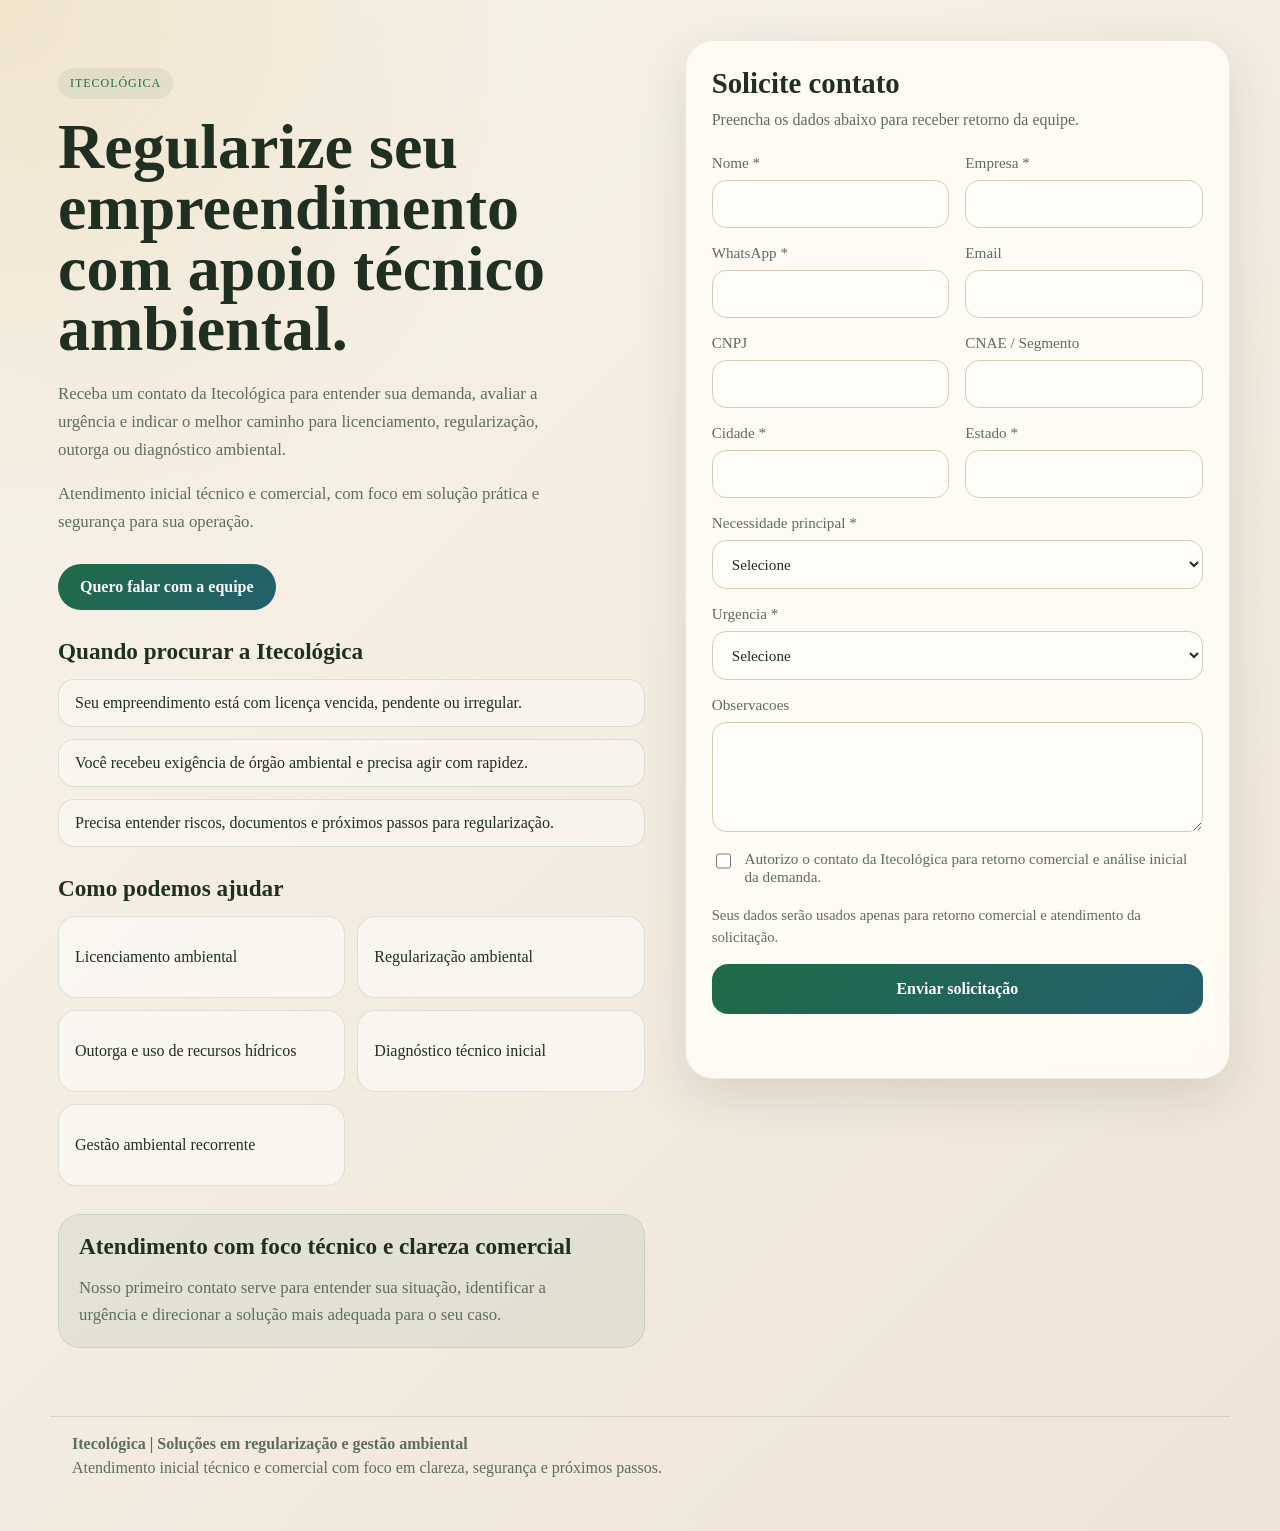
==== app/index.html @ 1d97154b "Publica estrutura inicial da Itecologica" ====
<!doctype html>
<html lang="pt-BR">
  <head>
    <meta charset="UTF-8" />
    <meta name="viewport" content="width=device-width, initial-scale=1.0" />
    <title>Itecológica | Regularização e Gestão Ambiental</title>
    <link rel="stylesheet" href="./styles.css" />
  </head>
  <body>
    <main class="page">
      <section class="hero">
        <div class="hero-copy">
          <span class="eyebrow">Itecológica</span>
          <h1>Regularize seu empreendimento com apoio técnico ambiental.</h1>
          <p>
            Receba um contato da Itecológica para entender sua demanda, avaliar a urgência
            e indicar o melhor caminho para licenciamento, regularização, outorga ou diagnóstico ambiental.
          </p>
          <p class="hero-support">
            Atendimento inicial técnico e comercial, com foco em solução prática e segurança para sua operação.
          </p>

          <div class="hero-actions">
            <a href="#lead-form" class="primary-link">Quero falar com a equipe</a>
          </div>

          <section class="content-block">
            <h2>Quando procurar a Itecológica</h2>
            <ul class="hero-list">
              <li>Seu empreendimento está com licença vencida, pendente ou irregular.</li>
              <li>Você recebeu exigência de órgão ambiental e precisa agir com rapidez.</li>
              <li>Precisa entender riscos, documentos e próximos passos para regularização.</li>
            </ul>
          </section>

          <section class="content-block">
            <h2>Como podemos ajudar</h2>
            <div class="service-grid">
              <article class="service-card">Licenciamento ambiental</article>
              <article class="service-card">Regularização ambiental</article>
              <article class="service-card">Outorga e uso de recursos hídricos</article>
              <article class="service-card">Diagnóstico técnico inicial</article>
              <article class="service-card">Gestão ambiental recorrente</article>
            </div>
          </section>

          <section class="trust-box">
            <h2>Atendimento com foco técnico e clareza comercial</h2>
            <p>
              Nosso primeiro contato serve para entender sua situação, identificar a urgência
              e direcionar a solução mais adequada para o seu caso.
            </p>
          </section>
        </div>

        <form id="lead-form" class="card">
          <div class="card-head">
            <h2>Solicite contato</h2>
            <p>Preencha os dados abaixo para receber retorno da equipe.</p>
          </div>

          <div class="grid">
            <label>
              <span>Nome *</span>
              <input name="name" type="text" required />
            </label>

            <label>
              <span>Empresa *</span>
              <input name="company" type="text" required />
            </label>

            <label>
              <span>WhatsApp *</span>
              <input name="phone" type="tel" required />
            </label>

            <label>
              <span>Email</span>
              <input name="email" type="email" />
            </label>

            <label>
              <span>CNPJ</span>
              <input name="cnpj" type="text" />
            </label>

            <label>
              <span>CNAE / Segmento</span>
              <input name="cnae" type="text" />
            </label>

            <label>
              <span>Cidade *</span>
              <input name="city" type="text" required />
            </label>

            <label>
              <span>Estado *</span>
              <input name="state" type="text" maxlength="2" required />
            </label>

            <label class="full">
              <span>Necessidade principal *</span>
              <select name="need" required>
                <option value="">Selecione</option>
                <option value="licenciamento">Licenciamento</option>
                <option value="regularizacao">Regularizacao</option>
                <option value="outorga">Outorga</option>
                <option value="diagnostico">Diagnostico inicial</option>
                <option value="gestao-recorrente">Gestao ambiental recorrente</option>
              </select>
            </label>

            <label class="full">
              <span>Urgencia *</span>
              <select name="urgency" required>
                <option value="">Selecione</option>
                <option value="baixa">Baixa</option>
                <option value="media">Media</option>
                <option value="alta">Alta</option>
                <option value="critica">Critica</option>
              </select>
            </label>

            <label class="full">
              <span>Observacoes</span>
              <textarea name="notes" rows="4"></textarea>
            </label>
          </div>

          <input name="website" type="text" class="bot-field" tabindex="-1" autocomplete="off" />
          <input name="form_loaded_at" type="hidden" />

          <div id="captcha-shell" class="captcha-shell hidden">
            <p class="captcha-copy">Validacao anti-bot ativa.</p>
            <div id="captcha-widget"></div>
          </div>

          <label class="consent">
            <input name="consent" type="checkbox" required />
            <span>Autorizo o contato da Itecológica para retorno comercial e análise inicial da demanda.</span>
          </label>

          <p class="privacy-note">
            Seus dados serão usados apenas para retorno comercial e atendimento da solicitação.
          </p>

          <button type="submit" id="submit-button">Enviar solicitação</button>
          <p id="feedback" class="feedback" aria-live="polite"></p>
        </form>
      </section>
    </main>

    <footer class="site-footer">
      <div class="footer-shell">
        <strong>Itecológica | Soluções em regularização e gestão ambiental</strong>
        <span>Atendimento inicial técnico e comercial com foco em clareza, segurança e próximos passos.</span>
      </div>
    </footer>

    <script src="./config.js"></script>
    <script src="./app.js"></script>
  </body>
</html>
---- app/styles.css ----
:root {
  --bg: #f5f1e8;
  --panel: rgba(255, 252, 246, 0.92);
  --text: #1f2f22;
  --muted: #5e6d61;
  --line: #d7ccb8;
  --accent: #1f6b47;
  --accent-2: #d6a34a;
  --danger: #ad3f31;
  --shadow: 0 18px 50px rgba(40, 41, 29, 0.12);
}

* {
  box-sizing: border-box;
}

body {
  margin: 0;
  font-family: Georgia, "Times New Roman", serif;
  color: var(--text);
  background:
    radial-gradient(circle at top left, rgba(214, 163, 74, 0.18), transparent 28%),
    linear-gradient(135deg, #f7f3ea 0%, #efe5d6 100%);
}

.page {
  min-height: 100vh;
  padding: 40px 20px;
}

.hero {
  max-width: 1180px;
  margin: 0 auto;
  display: grid;
  grid-template-columns: 1.05fr 0.95fr;
  gap: 32px;
  align-items: start;
}

.hero-copy {
  padding: 28px 8px;
}

.eyebrow {
  display: inline-block;
  padding: 8px 12px;
  border-radius: 999px;
  background: rgba(31, 107, 71, 0.08);
  color: var(--accent);
  font-size: 12px;
  letter-spacing: 0.08em;
  text-transform: uppercase;
}

h1 {
  font-size: clamp(2.4rem, 5vw, 4.8rem);
  line-height: 0.95;
  margin: 18px 0 20px;
}

.hero-copy p {
  font-size: 1.05rem;
  line-height: 1.65;
  max-width: 58ch;
  color: var(--muted);
}

.hero-support {
  margin-top: 10px;
}

.hero-actions {
  margin: 28px 0 26px;
}

.primary-link {
  display: inline-flex;
  align-items: center;
  justify-content: center;
  padding: 14px 22px;
  border-radius: 999px;
  background: linear-gradient(135deg, var(--accent) 0%, #245f6d 100%);
  color: white;
  font-weight: 700;
  text-decoration: none;
}

.content-block {
  margin-top: 28px;
}

.content-block h2,
.trust-box h2 {
  margin: 0 0 14px;
  font-size: 1.45rem;
}

.hero-list {
  margin: 0;
  padding: 0;
  list-style: none;
  display: grid;
  gap: 12px;
}

.hero-list li {
  padding: 14px 16px;
  border: 1px solid rgba(31, 107, 71, 0.15);
  border-radius: 16px;
  background: rgba(255, 255, 255, 0.42);
}

.service-grid {
  display: grid;
  grid-template-columns: repeat(2, minmax(0, 1fr));
  gap: 12px;
}

.service-card {
  padding: 16px;
  border-radius: 18px;
  border: 1px solid rgba(31, 107, 71, 0.14);
  background: rgba(255, 255, 255, 0.5);
  color: var(--text);
  min-height: 82px;
  display: flex;
  align-items: center;
}

.trust-box {
  margin-top: 28px;
  padding: 18px 20px;
  border-radius: 22px;
  background: rgba(31, 107, 71, 0.07);
  border: 1px solid rgba(31, 107, 71, 0.12);
}

.trust-box p {
  margin: 0;
}

.card {
  background: var(--panel);
  border: 1px solid rgba(31, 47, 34, 0.08);
  border-radius: 28px;
  box-shadow: var(--shadow);
  padding: 26px;
  backdrop-filter: blur(12px);
}

.card-head h2 {
  margin: 0;
  font-size: 1.8rem;
}

.card-head p {
  margin: 8px 0 0;
  color: var(--muted);
  line-height: 1.5;
}

.grid {
  display: grid;
  grid-template-columns: 1fr 1fr;
  gap: 16px;
  margin-top: 22px;
}

label {
  display: grid;
  gap: 8px;
  font-size: 0.95rem;
}

label span {
  color: var(--muted);
}

input,
select,
textarea,
button {
  font: inherit;
}

input,
select,
textarea {
  width: 100%;
  border-radius: 14px;
  border: 1px solid var(--line);
  padding: 14px 15px;
  background: #fffdfa;
  color: var(--text);
}

textarea {
  resize: vertical;
  min-height: 110px;
}

.full {
  grid-column: 1 / -1;
}

.consent {
  display: flex;
  align-items: flex-start;
  gap: 10px;
  margin: 18px 0;
  color: var(--muted);
}

.bot-field {
  position: absolute;
  left: -9999px;
  opacity: 0;
  pointer-events: none;
}

.captcha-shell {
  margin: 8px 0 18px;
  padding: 14px;
  border: 1px dashed rgba(31, 107, 71, 0.26);
  border-radius: 16px;
  background: rgba(31, 107, 71, 0.04);
}

.captcha-shell.hidden {
  display: none;
}

.captcha-copy {
  margin: 0 0 10px;
  color: var(--muted);
  font-size: 0.92rem;
}

.consent input {
  width: 18px;
  height: 18px;
  margin-top: 2px;
}

.privacy-note {
  margin: 0 0 16px;
  color: var(--muted);
  font-size: 0.92rem;
  line-height: 1.5;
}

button {
  width: 100%;
  border: 0;
  border-radius: 16px;
  padding: 16px 18px;
  background: linear-gradient(135deg, var(--accent) 0%, #245f6d 100%);
  color: white;
  font-weight: 700;
  cursor: pointer;
}

button:disabled {
  opacity: 0.7;
  cursor: wait;
}

.feedback {
  min-height: 24px;
  margin: 14px 2px 0;
  color: var(--muted);
}

.feedback.success {
  color: var(--accent);
}

.feedback.error {
  color: var(--danger);
}

.site-footer {
  padding: 0 20px 36px;
}

.footer-shell {
  max-width: 1180px;
  margin: 0 auto;
  padding: 18px 22px;
  border-top: 1px solid rgba(31, 47, 34, 0.12);
  display: flex;
  flex-direction: column;
  gap: 6px;
  color: var(--muted);
}

@media (max-width: 900px) {
  .hero {
    grid-template-columns: 1fr;
  }

  .hero-copy {
    padding: 8px 0 0;
  }
}

@media (max-width: 640px) {
  .page {
    padding: 18px 14px 28px;
  }

  .card {
    padding: 18px;
    border-radius: 22px;
  }

  .grid {
    grid-template-columns: 1fr;
  }

  .service-grid {
    grid-template-columns: 1fr;
  }
}
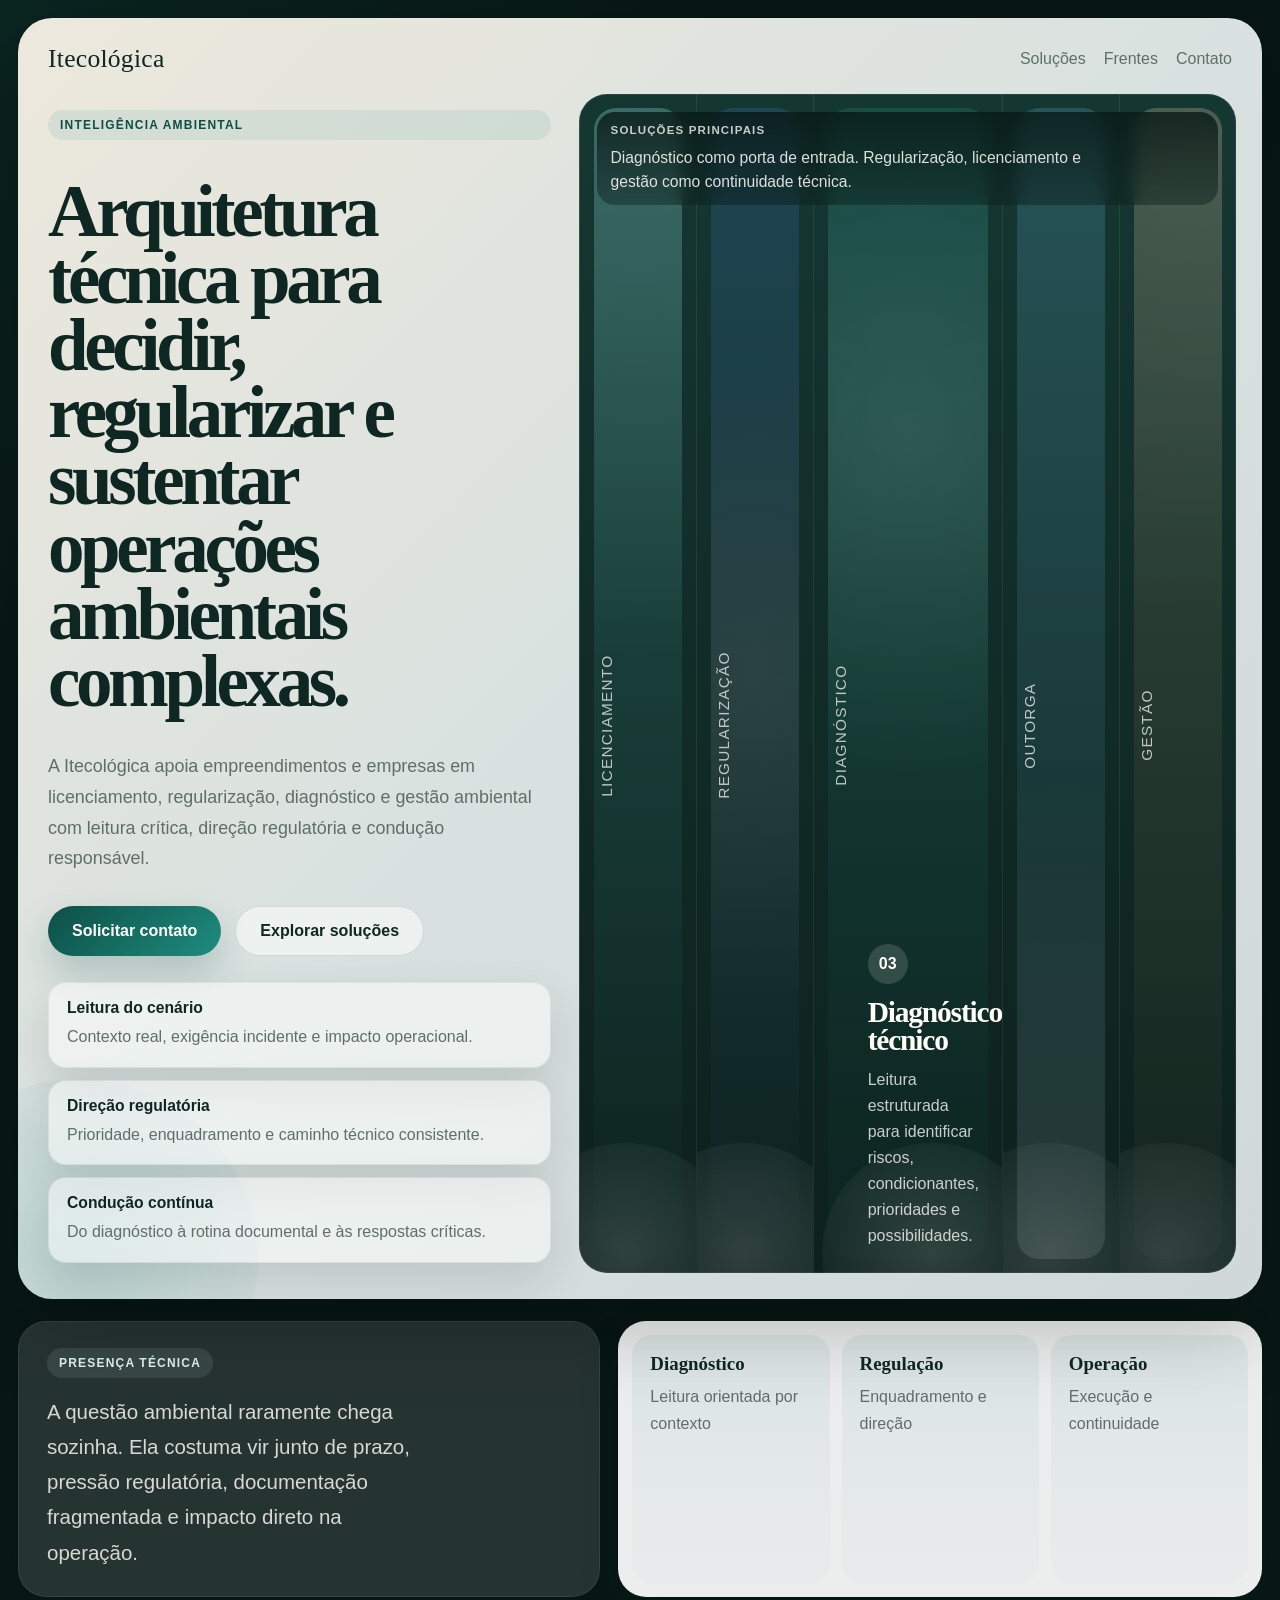
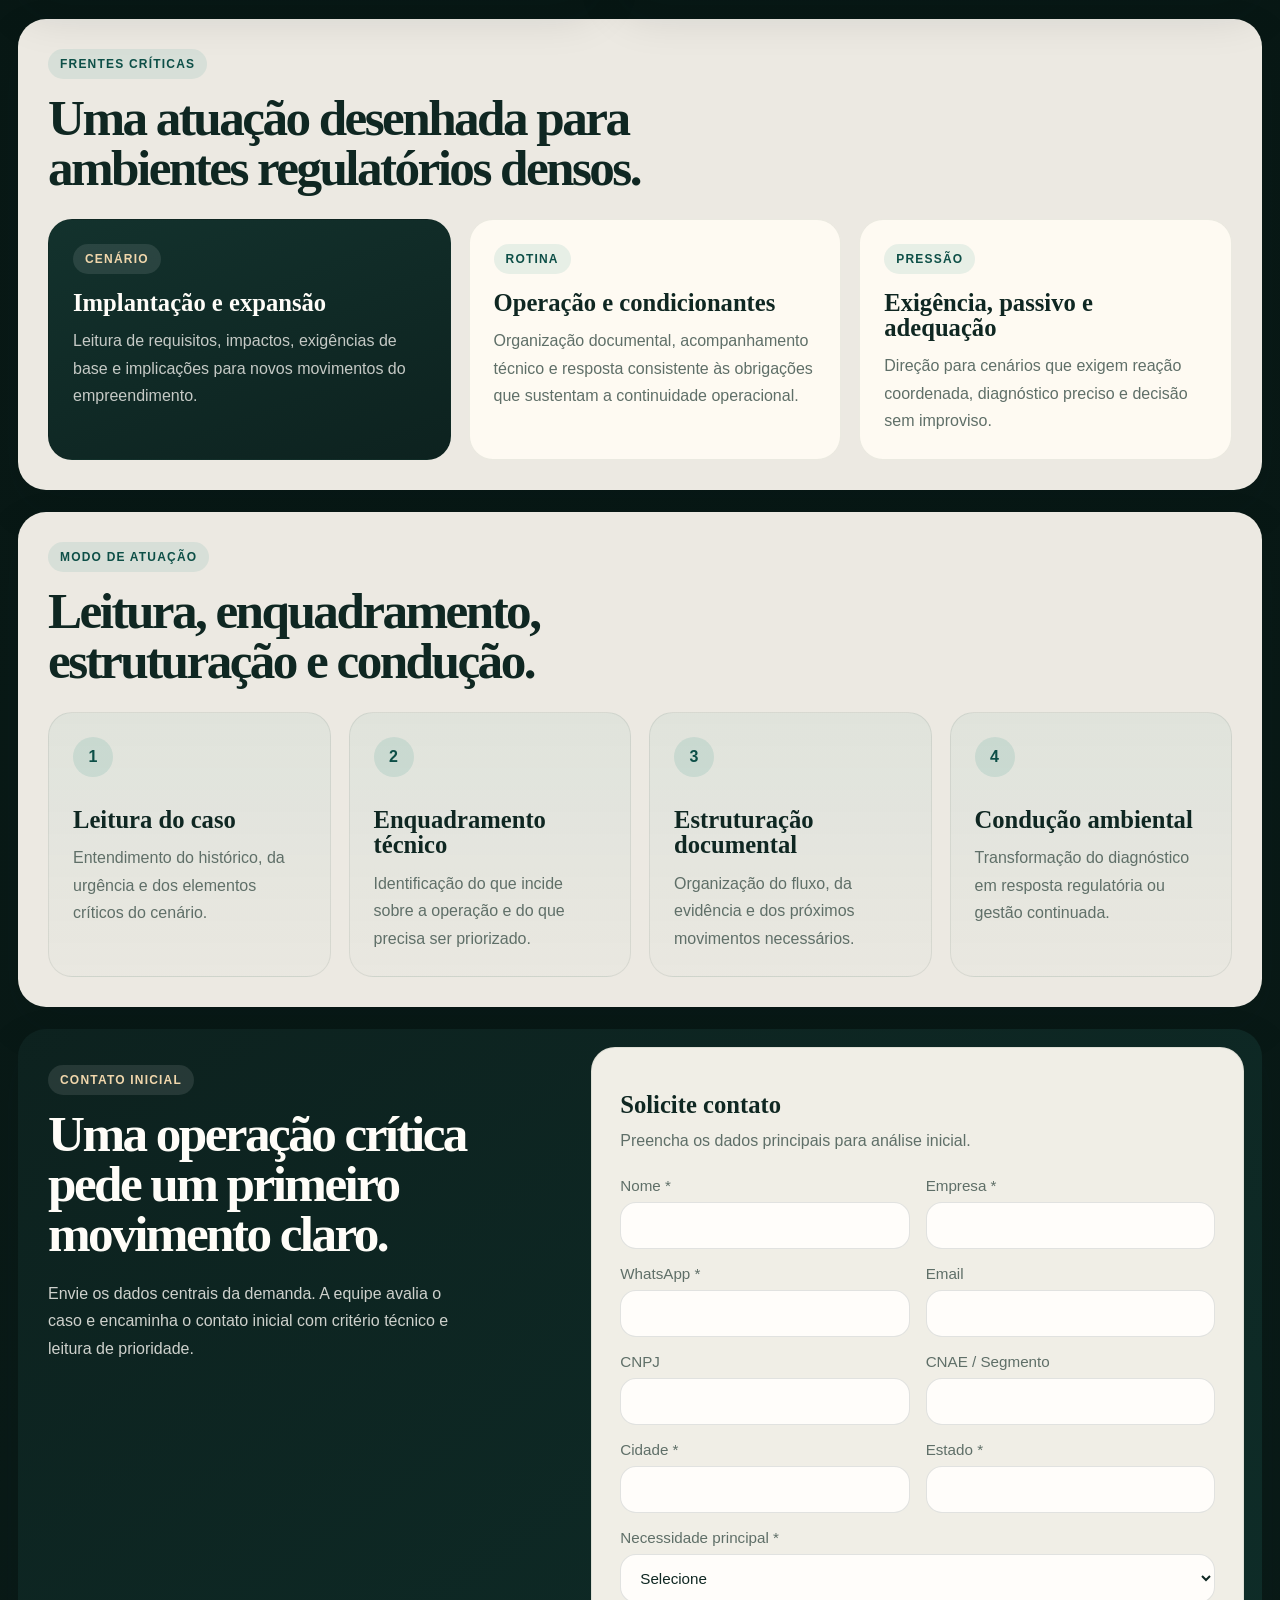
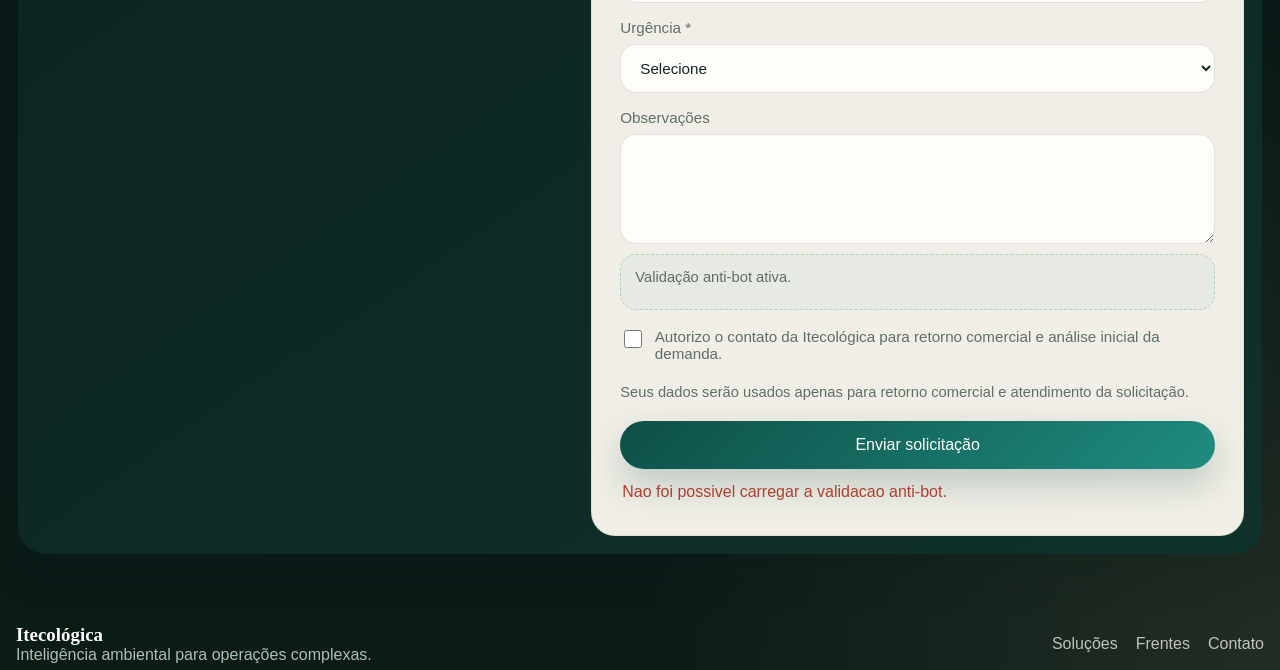
==== commit 043efc74: "Snapshot pre-consolidacao Sistema Central V1 Salva o estado completo do fluxo home -> CRM -> Analist" ====
--- a/app/index.html
+++ b/app/index.html
@@ -3,159 +3,328 @@
   <head>
     <meta charset="UTF-8" />
     <meta name="viewport" content="width=device-width, initial-scale=1.0" />
-    <title>Itecológica | Regularização e Gestão Ambiental</title>
+    <title>Itecológica | Inteligência ambiental para operações complexas</title>
+    <meta
+      name="description"
+      content="A Itecológica conduz licenciamento, regularização, diagnóstico e gestão ambiental com leitura técnica, direção regulatória e visão operacional."
+    />
     <link rel="stylesheet" href="./styles.css" />
   </head>
   <body>
     <main class="page">
-      <section class="hero">
-        <div class="hero-copy">
-          <span class="eyebrow">Itecológica</span>
-          <h1>Regularize seu empreendimento com apoio técnico ambiental.</h1>
+      <section class="hero-shell">
+        <header class="site-header">
+          <a href="#" class="brand">Itecológica</a>
+          <nav class="site-nav" aria-label="Navegação principal">
+            <a href="#solucoes">Soluções</a>
+            <a href="#frentes">Frentes</a>
+            <a href="#contato">Contato</a>
+          </nav>
+        </header>
+
+        <div class="hero-grid">
+          <section class="hero-copy">
+            <span class="eyebrow">Inteligência ambiental</span>
+            <h1>Arquitetura técnica para decidir, regularizar e sustentar operações ambientais complexas.</h1>
+            <p class="hero-lead">
+              A Itecológica apoia empreendimentos e empresas em licenciamento,
+              regularização, diagnóstico e gestão ambiental com leitura crítica,
+              direção regulatória e condução responsável.
+            </p>
+
+            <div class="hero-actions">
+              <a href="#lead-form" class="button-primary">Solicitar contato</a>
+              <a href="#solucoes" class="button-secondary">Explorar soluções</a>
+            </div>
+
+            <div class="hero-signals" aria-label="Sinais da atuação">
+              <article>
+                <strong>Leitura do cenário</strong>
+                <span>Contexto real, exigência incidente e impacto operacional.</span>
+              </article>
+              <article>
+                <strong>Direção regulatória</strong>
+                <span>Prioridade, enquadramento e caminho técnico consistente.</span>
+              </article>
+              <article>
+                <strong>Condução contínua</strong>
+                <span>Do diagnóstico à rotina documental e às respostas críticas.</span>
+              </article>
+            </div>
+          </section>
+
+          <section class="rail-stage" id="solucoes" aria-label="Soluções principais">
+            <div class="rail-stage-head">
+              <span class="rail-stage-kicker">Soluções principais</span>
+              <p>Diagnóstico como porta de entrada. Regularização, licenciamento e gestão como continuidade técnica.</p>
+            </div>
+
+            <article class="rail rail-licenciamento" tabindex="0">
+              <span class="rail-axis">Licenciamento</span>
+              <div class="rail-body">
+                <span class="rail-index">01</span>
+                <h2>Licenciamento ambiental</h2>
+                <p>Estruturação técnica para implantar, expandir e operar com direção regulatória clara.</p>
+              </div>
+            </article>
+
+            <article class="rail rail-regularizacao" tabindex="0">
+              <span class="rail-axis">Regularização</span>
+              <div class="rail-body">
+                <span class="rail-index">02</span>
+                <h2>Regularização e adequação</h2>
+                <p>Condução de cenários com pendência, passivo, exigência ou necessidade de correção.</p>
+              </div>
+            </article>
+
+            <article class="rail rail-diagnostico rail-featured" tabindex="0">
+              <span class="rail-axis">Diagnóstico</span>
+              <div class="rail-body">
+                <span class="rail-index">03</span>
+                <h2>Diagnóstico técnico</h2>
+                <p>Leitura estruturada para identificar riscos, condicionantes, prioridades e possibilidades.</p>
+              </div>
+            </article>
+
+            <article class="rail rail-outorga" tabindex="0">
+              <span class="rail-axis">Outorga</span>
+              <div class="rail-body">
+                <span class="rail-index">04</span>
+                <h2>Recursos hídricos</h2>
+                <p>Apoio à análise e ao encaminhamento de demandas associadas a uso, controle e conformidade.</p>
+              </div>
+            </article>
+
+            <article class="rail rail-gestao" tabindex="0">
+              <span class="rail-axis">Gestão</span>
+              <div class="rail-body">
+                <span class="rail-index">05</span>
+                <h2>Gestão ambiental contínua</h2>
+                <p>Rotina documental, leitura recorrente e sustentação das obrigações ao longo da operação.</p>
+              </div>
+            </article>
+          </section>
+        </div>
+      </section>
+
+      <section class="impact-band">
+        <div class="impact-copy">
+          <span class="section-kicker">Presença técnica</span>
           <p>
-            Receba um contato da Itecológica para entender sua demanda, avaliar a urgência
-            e indicar o melhor caminho para licenciamento, regularização, outorga ou diagnóstico ambiental.
+            A questão ambiental raramente chega sozinha. Ela costuma vir junto de
+            prazo, pressão regulatória, documentação fragmentada e impacto direto na operação.
           </p>
-          <p class="hero-support">
-            Atendimento inicial técnico e comercial, com foco em solução prática e segurança para sua operação.
-          </p>
-
-          <div class="hero-actions">
-            <a href="#lead-form" class="primary-link">Quero falar com a equipe</a>
+        </div>
+        <div class="impact-metrics" aria-label="Indicadores de posicionamento">
+          <article>
+            <strong>Diagnóstico</strong>
+            <span>Leitura orientada por contexto</span>
+          </article>
+          <article>
+            <strong>Regulação</strong>
+            <span>Enquadramento e direção</span>
+          </article>
+          <article>
+            <strong>Operação</strong>
+            <span>Execução e continuidade</span>
+          </article>
+        </div>
+      </section>
+
+      <section class="matrix-section" id="frentes">
+        <div class="section-heading">
+          <span class="section-kicker">Frentes críticas</span>
+          <h2>Uma atuação desenhada para ambientes regulatórios densos.</h2>
+        </div>
+
+        <div class="matrix-grid">
+          <article class="matrix-card matrix-card-dark">
+            <span class="matrix-label">Cenário</span>
+            <h3>Implantação e expansão</h3>
+            <p>
+              Leitura de requisitos, impactos, exigências de base e implicações para
+              novos movimentos do empreendimento.
+            </p>
+          </article>
+
+          <article class="matrix-card">
+            <span class="matrix-label">Rotina</span>
+            <h3>Operação e condicionantes</h3>
+            <p>
+              Organização documental, acompanhamento técnico e resposta consistente às
+              obrigações que sustentam a continuidade operacional.
+            </p>
+          </article>
+
+          <article class="matrix-card">
+            <span class="matrix-label">Pressão</span>
+            <h3>Exigência, passivo e adequação</h3>
+            <p>
+              Direção para cenários que exigem reação coordenada, diagnóstico preciso
+              e decisão sem improviso.
+            </p>
+          </article>
+        </div>
+      </section>
+
+      <section class="systems-section">
+        <div class="section-heading">
+          <span class="section-kicker">Modo de atuação</span>
+          <h2>Leitura, enquadramento, estruturação e condução.</h2>
+        </div>
+
+        <div class="systems-grid">
+          <article class="system-card">
+            <span class="system-step">1</span>
+            <h3>Leitura do caso</h3>
+            <p>Entendimento do histórico, da urgência e dos elementos críticos do cenário.</p>
+          </article>
+
+          <article class="system-card">
+            <span class="system-step">2</span>
+            <h3>Enquadramento técnico</h3>
+            <p>Identificação do que incide sobre a operação e do que precisa ser priorizado.</p>
+          </article>
+
+          <article class="system-card">
+            <span class="system-step">3</span>
+            <h3>Estruturação documental</h3>
+            <p>Organização do fluxo, da evidência e dos próximos movimentos necessários.</p>
+          </article>
+
+          <article class="system-card">
+            <span class="system-step">4</span>
+            <h3>Condução ambiental</h3>
+            <p>Transformação do diagnóstico em resposta regulatória ou gestão continuada.</p>
+          </article>
+        </div>
+      </section>
+
+      <section class="contact-section" id="contato">
+        <div class="contact-shell">
+          <div class="contact-copy">
+            <span class="section-kicker">Contato inicial</span>
+            <h2>Uma operação crítica pede um primeiro movimento claro.</h2>
+            <p>
+              Envie os dados centrais da demanda. A equipe avalia o caso e encaminha o
+              contato inicial com critério técnico e leitura de prioridade.
+            </p>
           </div>
 
-          <section class="content-block">
-            <h2>Quando procurar a Itecológica</h2>
-            <ul class="hero-list">
-              <li>Seu empreendimento está com licença vencida, pendente ou irregular.</li>
-              <li>Você recebeu exigência de órgão ambiental e precisa agir com rapidez.</li>
-              <li>Precisa entender riscos, documentos e próximos passos para regularização.</li>
-            </ul>
-          </section>
-
-          <section class="content-block">
-            <h2>Como podemos ajudar</h2>
-            <div class="service-grid">
-              <article class="service-card">Licenciamento ambiental</article>
-              <article class="service-card">Regularização ambiental</article>
-              <article class="service-card">Outorga e uso de recursos hídricos</article>
-              <article class="service-card">Diagnóstico técnico inicial</article>
-              <article class="service-card">Gestão ambiental recorrente</article>
-            </div>
-          </section>
-
-          <section class="trust-box">
-            <h2>Atendimento com foco técnico e clareza comercial</h2>
-            <p>
-              Nosso primeiro contato serve para entender sua situação, identificar a urgência
-              e direcionar a solução mais adequada para o seu caso.
-            </p>
-          </section>
-        </div>
-
-        <form id="lead-form" class="card">
-          <div class="card-head">
-            <h2>Solicite contato</h2>
-            <p>Preencha os dados abaixo para receber retorno da equipe.</p>
-          </div>
-
-          <div class="grid">
-            <label>
-              <span>Nome *</span>
-              <input name="name" type="text" required />
+          <form id="lead-form" class="form-card">
+            <div class="form-head">
+              <h3>Solicite contato</h3>
+              <p>Preencha os dados principais para análise inicial.</p>
+            </div>
+
+            <div class="form-grid">
+              <label>
+                <span>Nome *</span>
+                <input name="name" type="text" required />
+              </label>
+
+              <label>
+                <span>Empresa *</span>
+                <input name="company" type="text" required />
+              </label>
+
+              <label>
+                <span>WhatsApp *</span>
+                <input name="phone" type="tel" required />
+              </label>
+
+              <label>
+                <span>Email</span>
+                <input name="email" type="email" />
+              </label>
+
+              <label>
+                <span>CNPJ</span>
+                <input name="cnpj" type="text" />
+              </label>
+
+              <label>
+                <span>CNAE / Segmento</span>
+                <input name="cnae" type="text" />
+              </label>
+
+              <label>
+                <span>Cidade *</span>
+                <input name="city" type="text" required />
+              </label>
+
+              <label>
+                <span>Estado *</span>
+                <input name="state" type="text" maxlength="2" required />
+              </label>
+
+              <label class="full">
+                <span>Necessidade principal *</span>
+                <select name="need" required>
+                  <option value="">Selecione</option>
+                  <option value="licenciamento">Licenciamento</option>
+                  <option value="regularizacao">Regularização</option>
+                  <option value="outorga">Outorga</option>
+                  <option value="diagnostico">Diagnóstico inicial</option>
+                  <option value="gestao-recorrente">Gestão ambiental recorrente</option>
+                </select>
+              </label>
+
+              <label class="full">
+                <span>Urgência *</span>
+                <select name="urgency" required>
+                  <option value="">Selecione</option>
+                  <option value="baixa">Baixa</option>
+                  <option value="media">Média</option>
+                  <option value="alta">Alta</option>
+                  <option value="critica">Crítica</option>
+                </select>
+              </label>
+
+              <label class="full">
+                <span>Observações</span>
+                <textarea name="notes" rows="4"></textarea>
+              </label>
+            </div>
+
+            <input name="website" type="text" class="bot-field" tabindex="-1" autocomplete="off" />
+            <input name="form_loaded_at" type="hidden" />
+
+            <div id="captcha-shell" class="captcha-shell hidden">
+              <p class="captcha-copy">Validação anti-bot ativa.</p>
+              <div id="captcha-widget"></div>
+            </div>
+
+            <label class="consent">
+              <input name="consent" type="checkbox" required />
+              <span>
+                Autorizo o contato da Itecológica para retorno comercial e análise
+                inicial da demanda.
+              </span>
             </label>
 
-            <label>
-              <span>Empresa *</span>
-              <input name="company" type="text" required />
-            </label>
-
-            <label>
-              <span>WhatsApp *</span>
-              <input name="phone" type="tel" required />
-            </label>
-
-            <label>
-              <span>Email</span>
-              <input name="email" type="email" />
-            </label>
-
-            <label>
-              <span>CNPJ</span>
-              <input name="cnpj" type="text" />
-            </label>
-
-            <label>
-              <span>CNAE / Segmento</span>
-              <input name="cnae" type="text" />
-            </label>
-
-            <label>
-              <span>Cidade *</span>
-              <input name="city" type="text" required />
-            </label>
-
-            <label>
-              <span>Estado *</span>
-              <input name="state" type="text" maxlength="2" required />
-            </label>
-
-            <label class="full">
-              <span>Necessidade principal *</span>
-              <select name="need" required>
-                <option value="">Selecione</option>
-                <option value="licenciamento">Licenciamento</option>
-                <option value="regularizacao">Regularizacao</option>
-                <option value="outorga">Outorga</option>
-                <option value="diagnostico">Diagnostico inicial</option>
-                <option value="gestao-recorrente">Gestao ambiental recorrente</option>
-              </select>
-            </label>
-
-            <label class="full">
-              <span>Urgencia *</span>
-              <select name="urgency" required>
-                <option value="">Selecione</option>
-                <option value="baixa">Baixa</option>
-                <option value="media">Media</option>
-                <option value="alta">Alta</option>
-                <option value="critica">Critica</option>
-              </select>
-            </label>
-
-            <label class="full">
-              <span>Observacoes</span>
-              <textarea name="notes" rows="4"></textarea>
-            </label>
-          </div>
-
-          <input name="website" type="text" class="bot-field" tabindex="-1" autocomplete="off" />
-          <input name="form_loaded_at" type="hidden" />
-
-          <div id="captcha-shell" class="captcha-shell hidden">
-            <p class="captcha-copy">Validacao anti-bot ativa.</p>
-            <div id="captcha-widget"></div>
-          </div>
-
-          <label class="consent">
-            <input name="consent" type="checkbox" required />
-            <span>Autorizo o contato da Itecológica para retorno comercial e análise inicial da demanda.</span>
-          </label>
-
-          <p class="privacy-note">
-            Seus dados serão usados apenas para retorno comercial e atendimento da solicitação.
-          </p>
-
-          <button type="submit" id="submit-button">Enviar solicitação</button>
-          <p id="feedback" class="feedback" aria-live="polite"></p>
-        </form>
+            <p class="privacy-note">
+              Seus dados serão usados apenas para retorno comercial e atendimento da solicitação.
+            </p>
+
+            <button type="submit" id="submit-button">Enviar solicitação</button>
+            <p id="feedback" class="feedback" aria-live="polite"></p>
+          </form>
+        </div>
       </section>
     </main>
 
     <footer class="site-footer">
       <div class="footer-shell">
-        <strong>Itecológica | Soluções em regularização e gestão ambiental</strong>
-        <span>Atendimento inicial técnico e comercial com foco em clareza, segurança e próximos passos.</span>
+        <div>
+          <strong>Itecológica</strong>
+          <span>Inteligência ambiental para operações complexas.</span>
+        </div>
+        <nav class="footer-nav" aria-label="Navegação de rodapé">
+          <a href="#solucoes">Soluções</a>
+          <a href="#frentes">Frentes</a>
+          <a href="#lead-form">Contato</a>
+        </nav>
       </div>
     </footer>
 
--- a/app/styles.css
+++ b/app/styles.css
@@ -1,167 +1,601 @@
 :root {
-  --bg: #f5f1e8;
-  --panel: rgba(255, 252, 246, 0.92);
-  --text: #1f2f22;
-  --muted: #5e6d61;
-  --line: #d7ccb8;
-  --accent: #1f6b47;
-  --accent-2: #d6a34a;
+  --bg: #081815;
+  --bg-soft: #0f2924;
+  --panel: #f6f0e4;
+  --panel-soft: rgba(246, 240, 228, 0.78);
+  --panel-strong: rgba(255, 251, 243, 0.94);
+  --text: #0f2722;
+  --muted: #5f6f68;
+  --line: rgba(15, 39, 34, 0.12);
+  --teal: #1f8c7f;
+  --teal-deep: #0d4f47;
+  --sand: #d4b27a;
+  --ice: #dff5f2;
+  --white: #fffdf8;
   --danger: #ad3f31;
-  --shadow: 0 18px 50px rgba(40, 41, 29, 0.12);
+  --shadow: 0 30px 80px rgba(0, 0, 0, 0.22);
+  --shadow-soft: 0 18px 46px rgba(8, 24, 21, 0.12);
+  --font-display: "Iowan Old Style", "Palatino Linotype", "Book Antiqua", Georgia, serif;
+  --font-body: "Avenir Next", "Segoe UI", "Trebuchet MS", sans-serif;
 }
 
 * {
   box-sizing: border-box;
 }
 
+html {
+  scroll-behavior: smooth;
+}
+
 body {
   margin: 0;
-  font-family: Georgia, "Times New Roman", serif;
   color: var(--text);
-  background:
-    radial-gradient(circle at top left, rgba(214, 163, 74, 0.18), transparent 28%),
-    linear-gradient(135deg, #f7f3ea 0%, #efe5d6 100%);
+  font-family: var(--font-body);
+  background:
+    radial-gradient(circle at top left, rgba(31, 140, 127, 0.12), transparent 18%),
+    radial-gradient(circle at bottom right, rgba(212, 178, 122, 0.12), transparent 16%),
+    linear-gradient(180deg, #071613 0%, #0a1b18 100%);
+}
+
+a {
+  color: inherit;
+}
+
+h1,
+h2,
+h3,
+p {
+  margin: 0;
 }
 
 .page {
-  min-height: 100vh;
-  padding: 40px 20px;
-}
-
-.hero {
-  max-width: 1180px;
+  padding: 18px 18px 44px;
+}
+
+.hero-shell,
+.impact-band,
+.matrix-section,
+.systems-section,
+.contact-section,
+.site-footer {
+  max-width: 1360px;
   margin: 0 auto;
+}
+
+.hero-shell {
+  position: relative;
+  overflow: hidden;
+  min-height: 95vh;
+  padding: 26px;
+  border-radius: 34px;
+  background:
+    linear-gradient(135deg, rgba(246, 240, 228, 0.96) 0%, rgba(235, 243, 241, 0.92) 48%, rgba(230, 238, 237, 0.9) 100%);
+  box-shadow: var(--shadow);
+}
+
+.hero-shell::before {
+  content: "";
+  position: absolute;
+  inset: auto auto -140px -120px;
+  width: 360px;
+  height: 360px;
+  border-radius: 50%;
+  background: radial-gradient(circle, rgba(31, 140, 127, 0.16), rgba(31, 140, 127, 0));
+  pointer-events: none;
+}
+
+.site-header {
+  position: relative;
+  z-index: 2;
+  display: flex;
+  align-items: center;
+  justify-content: space-between;
+  gap: 20px;
+  padding: 0 4px 20px;
+}
+
+.brand {
+  font-family: var(--font-display);
+  font-size: 1.6rem;
+  letter-spacing: 0.01em;
+  text-decoration: none;
+}
+
+.site-nav,
+.footer-nav {
+  display: flex;
+  flex-wrap: wrap;
+  gap: 18px;
+}
+
+.site-nav a,
+.footer-nav a {
+  color: var(--muted);
+  text-decoration: none;
+}
+
+.hero-grid {
+  position: relative;
+  z-index: 2;
   display: grid;
-  grid-template-columns: 1.05fr 0.95fr;
-  gap: 32px;
-  align-items: start;
+  grid-template-columns: minmax(320px, 0.88fr) minmax(0, 1.12fr);
+  gap: 18px;
+  min-height: calc(95vh - 88px);
 }
 
 .hero-copy {
-  padding: 28px 8px;
-}
-
-.eyebrow {
-  display: inline-block;
+  display: flex;
+  flex-direction: column;
+  justify-content: flex-start;
+  gap: 20px;
+  padding: 16px 10px 10px 4px;
+}
+
+.eyebrow,
+.section-kicker,
+.matrix-label,
+.card-label {
+  display: inline-flex;
+  align-items: center;
   padding: 8px 12px;
   border-radius: 999px;
-  background: rgba(31, 107, 71, 0.08);
-  color: var(--accent);
-  font-size: 12px;
-  letter-spacing: 0.08em;
+  background: rgba(31, 140, 127, 0.1);
+  color: var(--teal-deep);
+  font-size: 0.75rem;
+  font-weight: 700;
+  letter-spacing: 0.1em;
   text-transform: uppercase;
 }
 
-h1 {
-  font-size: clamp(2.4rem, 5vw, 4.8rem);
-  line-height: 0.95;
-  margin: 18px 0 20px;
-}
-
-.hero-copy p {
-  font-size: 1.05rem;
-  line-height: 1.65;
-  max-width: 58ch;
+.hero-copy h1 {
+  max-width: 11ch;
+  margin-top: 18px;
+  font-family: var(--font-display);
+  font-size: clamp(2.8rem, 5.7vw, 5.4rem);
+  line-height: 0.92;
+  letter-spacing: -0.06em;
+}
+
+.hero-lead,
+.hero-signals span,
+.impact-copy p,
+.impact-metrics span,
+.matrix-card p,
+.system-card p,
+.contact-copy p,
+.form-head p,
+.privacy-note {
   color: var(--muted);
-}
-
-.hero-support {
-  margin-top: 10px;
+  line-height: 1.72;
+}
+
+.hero-lead {
+  max-width: 54ch;
+  margin-top: 16px;
+  font-size: 1.12rem;
 }
 
 .hero-actions {
-  margin: 28px 0 26px;
-}
-
-.primary-link {
+  display: flex;
+  flex-wrap: wrap;
+  gap: 14px;
+  margin-top: 12px;
+}
+
+.button-primary,
+.button-secondary,
+button {
   display: inline-flex;
   align-items: center;
   justify-content: center;
-  padding: 14px 22px;
+  padding: 15px 24px;
   border-radius: 999px;
-  background: linear-gradient(135deg, var(--accent) 0%, #245f6d 100%);
-  color: white;
   font-weight: 700;
   text-decoration: none;
-}
-
-.content-block {
-  margin-top: 28px;
-}
-
-.content-block h2,
-.trust-box h2 {
-  margin: 0 0 14px;
-  font-size: 1.45rem;
-}
-
-.hero-list {
-  margin: 0;
-  padding: 0;
-  list-style: none;
+  transition: transform 180ms ease, box-shadow 180ms ease, background 180ms ease;
+}
+
+.button-primary,
+button {
+  color: var(--white);
+  background: linear-gradient(135deg, var(--teal-deep) 0%, var(--teal) 100%);
+  box-shadow: 0 16px 34px rgba(13, 79, 71, 0.22);
+}
+
+.button-secondary {
+  border: 1px solid rgba(15, 39, 34, 0.12);
+  background: rgba(255, 255, 255, 0.52);
+}
+
+.button-primary:hover,
+.button-secondary:hover,
+button:hover {
+  transform: translateY(-1px);
+}
+
+.hero-signals {
   display: grid;
   gap: 12px;
-}
-
-.hero-list li {
-  padding: 14px 16px;
-  border: 1px solid rgba(31, 107, 71, 0.15);
-  border-radius: 16px;
-  background: rgba(255, 255, 255, 0.42);
-}
-
-.service-grid {
+  margin-top: 6px;
+}
+
+.hero-signals article {
+  padding: 16px 18px;
+  border-radius: 18px;
+  background: rgba(255, 255, 255, 0.52);
+  border: 1px solid rgba(15, 39, 34, 0.08);
+  box-shadow: var(--shadow-soft);
+}
+
+.hero-signals strong {
+  display: block;
+  margin-bottom: 6px;
+  font-size: 0.98rem;
+}
+
+.rail-stage {
+  position: relative;
+  display: flex;
+  gap: 0;
+  min-height: 100%;
+  overflow: hidden;
+  border-radius: 28px;
+  background:
+    linear-gradient(180deg, #153732 0%, #0d201c 100%);
+  box-shadow: inset 0 0 0 1px rgba(223, 245, 242, 0.08);
+}
+
+.rail-stage-head {
+  position: absolute;
+  top: 18px;
+  left: 18px;
+  right: 18px;
+  z-index: 2;
+  display: grid;
+  gap: 10px;
+  padding: 12px 14px;
+  border-radius: 18px;
+  background: linear-gradient(180deg, rgba(8, 24, 21, 0.78), rgba(8, 24, 21, 0.38));
+  backdrop-filter: blur(8px);
+}
+
+.rail-stage-kicker {
+  color: rgba(255, 253, 248, 0.78);
+  font-size: 0.72rem;
+  font-weight: 700;
+  letter-spacing: 0.1em;
+  text-transform: uppercase;
+}
+
+.rail-stage-head p {
+  max-width: 54ch;
+  color: rgba(255, 253, 248, 0.86);
+  font-size: 0.98rem;
+  line-height: 1.5;
+}
+
+.rail {
+  position: relative;
+  flex: 1 1 0;
+  min-width: 90px;
+  padding: 112px 18px 28px;
+  display: flex;
+  align-items: flex-end;
+  justify-content: flex-start;
+  overflow: hidden;
+  border-left: 1px solid rgba(223, 245, 242, 0.08);
+  transition: flex-grow 260ms ease, background 260ms ease, transform 260ms ease;
+}
+
+.rail:first-child {
+  border-left: 0;
+}
+
+.rail::before {
+  content: "";
+  position: absolute;
+  inset: 14px;
+  border-radius: 22px;
+  opacity: 0.82;
+}
+
+.rail::after {
+  content: "";
+  position: absolute;
+  inset: auto -40px -90px auto;
+  width: 220px;
+  height: 220px;
+  border-radius: 50%;
+  background: radial-gradient(circle, rgba(255, 255, 255, 0.14), rgba(255, 255, 255, 0));
+}
+
+.rail:hover,
+.rail:focus-within,
+.rail-featured {
+  flex-grow: 1.9;
+}
+
+.rail-axis {
+  position: relative;
+  z-index: 1;
+  align-self: stretch;
+  display: inline-flex;
+  align-items: flex-end;
+  justify-content: center;
+  writing-mode: vertical-rl;
+  transform: rotate(180deg);
+  font-size: 0.96rem;
+  letter-spacing: 0.08em;
+  text-transform: uppercase;
+  color: rgba(255, 253, 248, 0.72);
+}
+
+.rail-body {
+  position: absolute;
+  right: 20px;
+  bottom: 24px;
+  left: 54px;
+  z-index: 1;
+  opacity: 0;
+  transform: translateY(24px);
+  transition: opacity 220ms ease, transform 220ms ease;
+}
+
+.rail:hover .rail-body,
+.rail:focus-within .rail-body,
+.rail-featured .rail-body {
+  opacity: 1;
+  transform: translateY(0);
+}
+
+.rail-index,
+.system-step {
+  display: inline-flex;
+  align-items: center;
+  justify-content: center;
+  width: 40px;
+  height: 40px;
+  margin-bottom: 14px;
+  border-radius: 50%;
+  background: rgba(255, 255, 255, 0.14);
+  color: var(--white);
+  font-weight: 700;
+}
+
+.rail-body h2 {
+  max-width: 10ch;
+  color: var(--white);
+  font-family: var(--font-display);
+  font-size: clamp(1.6rem, 2.3vw, 2.3rem);
+  line-height: 0.98;
+  letter-spacing: -0.04em;
+}
+
+.rail-body p {
+  max-width: 26ch;
+  margin-top: 12px;
+  color: rgba(255, 253, 248, 0.78);
+  line-height: 1.62;
+}
+
+.rail-licenciamento::before {
+  background:
+    linear-gradient(180deg, rgba(73, 173, 167, 0.3), rgba(73, 173, 167, 0.02)),
+    radial-gradient(circle at top, rgba(225, 247, 245, 0.22), transparent 48%);
+}
+
+.rail-regularizacao::before {
+  background:
+    linear-gradient(180deg, rgba(69, 124, 196, 0.28), rgba(69, 124, 196, 0.02)),
+    radial-gradient(circle at center, rgba(212, 178, 122, 0.14), transparent 56%);
+}
+
+.rail-diagnostico::before {
+  background:
+    linear-gradient(180deg, rgba(31, 140, 127, 0.3), rgba(31, 140, 127, 0.04)),
+    radial-gradient(circle at 50% 28%, rgba(223, 245, 242, 0.2), transparent 42%);
+}
+
+.rail-outorga::before {
+  background:
+    linear-gradient(180deg, rgba(103, 186, 220, 0.28), rgba(103, 186, 220, 0.03)),
+    radial-gradient(circle at bottom, rgba(255, 255, 255, 0.12), transparent 42%);
+}
+
+.rail-gestao::before {
+  background:
+    linear-gradient(180deg, rgba(212, 178, 122, 0.22), rgba(212, 178, 122, 0.03)),
+    radial-gradient(circle at top right, rgba(223, 245, 242, 0.16), transparent 44%);
+}
+
+.impact-band,
+.matrix-section,
+.systems-section,
+.contact-section {
+  margin-top: 22px;
+}
+
+.impact-band {
+  display: grid;
+  grid-template-columns: minmax(0, 0.95fr) minmax(0, 1.05fr);
+  gap: 18px;
+}
+
+.impact-copy,
+.impact-metrics,
+.matrix-section,
+.systems-section,
+.contact-shell {
+  border-radius: 28px;
+  box-shadow: var(--shadow-soft);
+}
+
+.impact-copy {
+  padding: 26px 28px;
+  background: rgba(255, 255, 255, 0.12);
+  border: 1px solid rgba(223, 245, 242, 0.08);
+}
+
+.impact-copy .section-kicker {
+  background: rgba(223, 245, 242, 0.1);
+  color: var(--ice);
+}
+
+.impact-copy p {
+  max-width: 34ch;
+  margin-top: 16px;
+  color: rgba(255, 253, 248, 0.82);
+  font-size: 1.28rem;
+}
+
+.impact-metrics {
+  display: grid;
+  grid-template-columns: repeat(3, minmax(0, 1fr));
+  gap: 12px;
+  padding: 14px;
+  background: rgba(255, 255, 255, 0.92);
+}
+
+.impact-metrics article {
+  padding: 18px;
+  border-radius: 20px;
+  background:
+    linear-gradient(180deg, rgba(31, 140, 127, 0.08), rgba(31, 140, 127, 0.02));
+}
+
+.impact-metrics strong {
+  display: block;
+  margin-bottom: 8px;
+  font-family: var(--font-display);
+  font-size: 1.18rem;
+}
+
+.matrix-section,
+.systems-section {
+  padding: 30px;
+  background: rgba(255, 251, 243, 0.92);
+}
+
+.section-heading {
+  max-width: 720px;
+}
+
+.section-heading h2,
+.contact-copy h2 {
+  margin-top: 14px;
+  font-family: var(--font-display);
+  font-size: clamp(2.1rem, 4vw, 3.8rem);
+  line-height: 0.98;
+  letter-spacing: -0.05em;
+}
+
+.matrix-grid,
+.systems-grid {
+  display: grid;
+  gap: 18px;
+  margin-top: 26px;
+}
+
+.matrix-grid {
+  grid-template-columns: 1.08fr 1fr 1fr;
+}
+
+.matrix-card,
+.system-card,
+.form-card {
+  border: 1px solid rgba(15, 39, 34, 0.08);
+  border-radius: 24px;
+  background: var(--panel-strong);
+}
+
+.matrix-card,
+.system-card {
+  padding: 24px;
+}
+
+.matrix-card-dark {
+  background:
+    linear-gradient(160deg, #13322d 0%, #0d221f 100%);
+  color: var(--white);
+}
+
+.matrix-card-dark .matrix-label {
+  background: rgba(255, 255, 255, 0.1);
+  color: #f1d7ac;
+}
+
+.matrix-card h3,
+.system-card h3,
+.form-head h3 {
+  margin-top: 16px;
+  font-family: var(--font-display);
+  font-size: 1.54rem;
+  line-height: 1.02;
+}
+
+.matrix-card p,
+.system-card p {
+  margin-top: 12px;
+}
+
+.matrix-card-dark p {
+  color: rgba(255, 253, 248, 0.76);
+}
+
+.systems-grid {
+  grid-template-columns: repeat(4, minmax(0, 1fr));
+}
+
+.system-card {
+  background:
+    linear-gradient(180deg, rgba(31, 140, 127, 0.06), rgba(31, 140, 127, 0.01));
+}
+
+.system-step {
+  background: rgba(31, 140, 127, 0.12);
+  color: var(--teal-deep);
+}
+
+.contact-shell {
+  display: grid;
+  grid-template-columns: minmax(0, 0.82fr) minmax(360px, 1fr);
+  gap: 20px;
+  padding: 18px;
+  background:
+    linear-gradient(145deg, rgba(13, 34, 31, 0.96) 0%, rgba(15, 49, 44, 0.94) 100%);
+}
+
+.contact-copy {
+  padding: 18px 16px 16px 12px;
+}
+
+.contact-copy .section-kicker {
+  background: rgba(255, 255, 255, 0.1);
+  color: #f1d7ac;
+}
+
+.contact-copy h2,
+.contact-copy p {
+  color: var(--white);
+}
+
+.contact-copy p {
+  max-width: 48ch;
+  margin-top: 20px;
+  color: rgba(255, 253, 248, 0.8);
+}
+
+.form-card {
+  padding: 28px;
+}
+
+.form-head p {
+  margin-top: 10px;
+}
+
+.form-grid {
   display: grid;
   grid-template-columns: repeat(2, minmax(0, 1fr));
-  gap: 12px;
-}
-
-.service-card {
-  padding: 16px;
-  border-radius: 18px;
-  border: 1px solid rgba(31, 107, 71, 0.14);
-  background: rgba(255, 255, 255, 0.5);
-  color: var(--text);
-  min-height: 82px;
-  display: flex;
-  align-items: center;
-}
-
-.trust-box {
-  margin-top: 28px;
-  padding: 18px 20px;
-  border-radius: 22px;
-  background: rgba(31, 107, 71, 0.07);
-  border: 1px solid rgba(31, 107, 71, 0.12);
-}
-
-.trust-box p {
-  margin: 0;
-}
-
-.card {
-  background: var(--panel);
-  border: 1px solid rgba(31, 47, 34, 0.08);
-  border-radius: 28px;
-  box-shadow: var(--shadow);
-  padding: 26px;
-  backdrop-filter: blur(12px);
-}
-
-.card-head h2 {
-  margin: 0;
-  font-size: 1.8rem;
-}
-
-.card-head p {
-  margin: 8px 0 0;
-  color: var(--muted);
-  line-height: 1.5;
-}
-
-.grid {
-  display: grid;
-  grid-template-columns: 1fr 1fr;
   gap: 16px;
   margin-top: 22px;
 }
@@ -187,20 +621,45 @@
 select,
 textarea {
   width: 100%;
-  border-radius: 14px;
+  padding: 14px 15px;
   border: 1px solid var(--line);
-  padding: 14px 15px;
+  border-radius: 16px;
   background: #fffdfa;
   color: var(--text);
 }
 
 textarea {
+  min-height: 110px;
   resize: vertical;
-  min-height: 110px;
 }
 
 .full {
   grid-column: 1 / -1;
+}
+
+.bot-field {
+  position: absolute;
+  left: -9999px;
+  opacity: 0;
+  pointer-events: none;
+}
+
+.captcha-shell {
+  margin: 10px 0 18px;
+  padding: 14px;
+  border: 1px dashed rgba(31, 140, 127, 0.28);
+  border-radius: 16px;
+  background: rgba(31, 140, 127, 0.04);
+}
+
+.captcha-shell.hidden {
+  display: none;
+}
+
+.captcha-copy {
+  margin: 0 0 10px;
+  color: var(--muted);
+  font-size: 0.92rem;
 }
 
 .consent {
@@ -211,31 +670,6 @@
   color: var(--muted);
 }
 
-.bot-field {
-  position: absolute;
-  left: -9999px;
-  opacity: 0;
-  pointer-events: none;
-}
-
-.captcha-shell {
-  margin: 8px 0 18px;
-  padding: 14px;
-  border: 1px dashed rgba(31, 107, 71, 0.26);
-  border-radius: 16px;
-  background: rgba(31, 107, 71, 0.04);
-}
-
-.captcha-shell.hidden {
-  display: none;
-}
-
-.captcha-copy {
-  margin: 0 0 10px;
-  color: var(--muted);
-  font-size: 0.92rem;
-}
-
 .consent input {
   width: 18px;
   height: 18px;
@@ -244,19 +678,12 @@
 
 .privacy-note {
   margin: 0 0 16px;
-  color: var(--muted);
   font-size: 0.92rem;
-  line-height: 1.5;
 }
 
 button {
   width: 100%;
   border: 0;
-  border-radius: 16px;
-  padding: 16px 18px;
-  background: linear-gradient(135deg, var(--accent) 0%, #245f6d 100%);
-  color: white;
-  font-weight: 700;
   cursor: pointer;
 }
 
@@ -272,7 +699,7 @@
 }
 
 .feedback.success {
-  color: var(--accent);
+  color: var(--teal-deep);
 }
 
 .feedback.error {
@@ -280,45 +707,125 @@
 }
 
 .site-footer {
-  padding: 0 20px 36px;
+  padding: 0 8px;
 }
 
 .footer-shell {
-  max-width: 1180px;
-  margin: 0 auto;
-  padding: 18px 22px;
-  border-top: 1px solid rgba(31, 47, 34, 0.12);
   display: flex;
-  flex-direction: column;
-  gap: 6px;
-  color: var(--muted);
-}
-
-@media (max-width: 900px) {
-  .hero {
+  align-items: center;
+  justify-content: space-between;
+  gap: 20px;
+  padding: 26px 8px 6px;
+}
+
+.footer-shell strong {
+  display: block;
+  color: var(--white);
+  font-family: var(--font-display);
+  font-size: 1.18rem;
+}
+
+.footer-shell span {
+  color: rgba(255, 253, 248, 0.7);
+}
+
+.footer-nav a {
+  color: rgba(255, 253, 248, 0.72);
+}
+
+@media (max-width: 1180px) {
+  .hero-grid,
+  .impact-band,
+  .contact-shell {
     grid-template-columns: 1fr;
   }
 
-  .hero-copy {
-    padding: 8px 0 0;
-  }
-}
-
-@media (max-width: 640px) {
+  .hero-grid {
+    min-height: auto;
+  }
+
+  .matrix-grid,
+  .systems-grid {
+    grid-template-columns: repeat(2, minmax(0, 1fr));
+  }
+}
+
+@media (max-width: 860px) {
   .page {
-    padding: 18px 14px 28px;
-  }
-
-  .card {
+    padding: 12px 12px 30px;
+  }
+
+  .hero-shell,
+  .matrix-section,
+  .systems-section {
     padding: 18px;
-    border-radius: 22px;
-  }
-
-  .grid {
+    border-radius: 24px;
+  }
+
+  .site-header,
+  .footer-shell {
+    flex-direction: column;
+    align-items: flex-start;
+  }
+
+  .hero-copy h1 {
+    max-width: none;
+    font-size: clamp(2.45rem, 11vw, 4rem);
+  }
+
+  .rail-stage {
+    flex-direction: column;
+  }
+
+  .rail-stage-head {
+    position: relative;
+    top: auto;
+    left: auto;
+    right: auto;
+    margin: 14px 14px 0;
+  }
+
+  .rail {
+    min-height: 156px;
+    padding: 22px 18px;
+    border-left: 0;
+    border-top: 1px solid rgba(223, 245, 242, 0.08);
+  }
+
+  .rail:first-child {
+    border-top: 0;
+  }
+
+  .rail:hover,
+  .rail:focus-within {
+    flex-grow: 1;
+  }
+
+  .rail-axis {
+    align-self: flex-start;
+    writing-mode: horizontal-tb;
+    transform: none;
+  }
+
+  .rail-body {
+    position: relative;
+    right: auto;
+    bottom: auto;
+    left: auto;
+    margin-top: auto;
+    padding-top: 20px;
+    opacity: 1;
+    transform: none;
+  }
+
+  .impact-metrics,
+  .matrix-grid,
+  .systems-grid,
+  .form-grid {
     grid-template-columns: 1fr;
   }
 
-  .service-grid {
-    grid-template-columns: 1fr;
-  }
-}
+  .form-card {
+    padding: 20px;
+  }
+}
